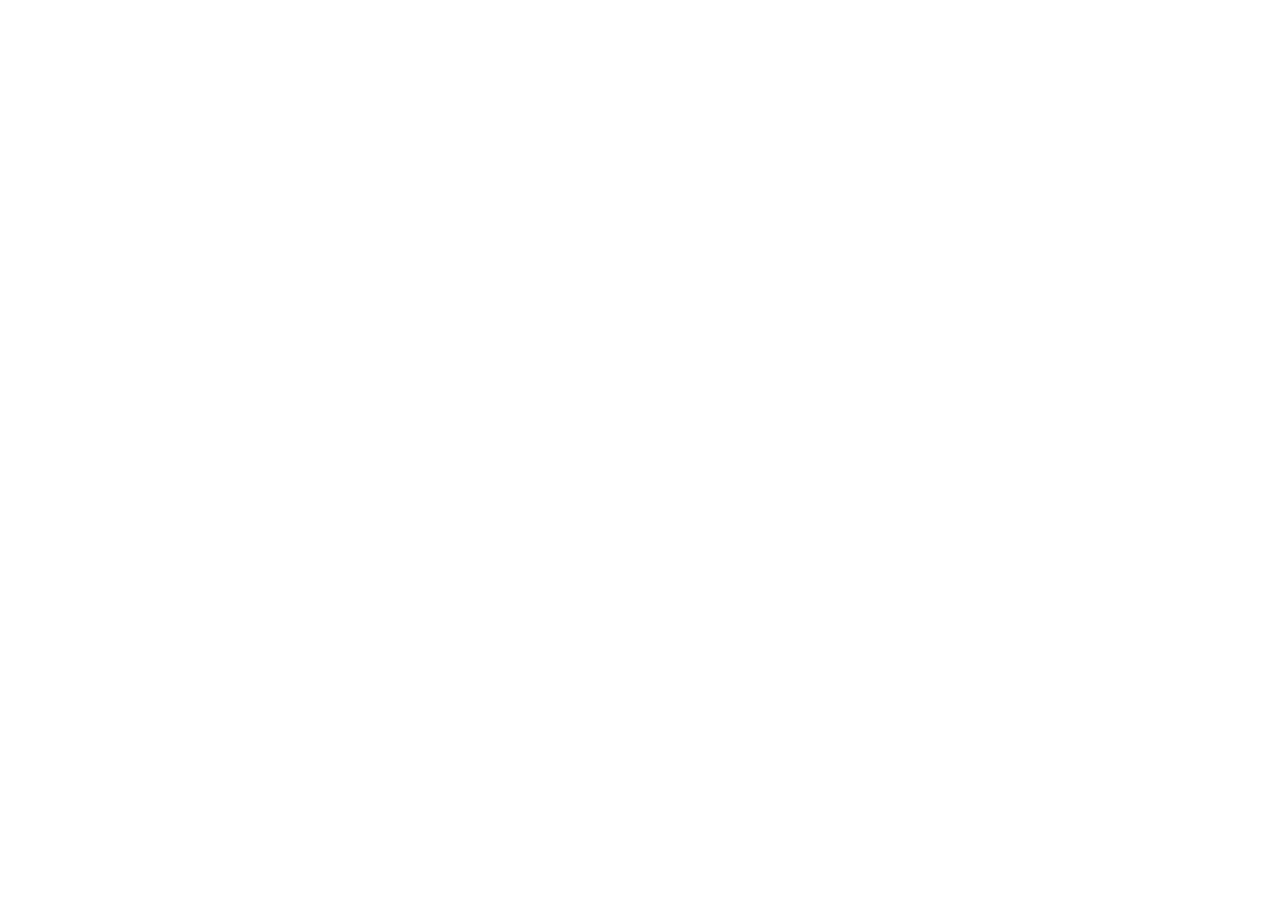
==== src/index.html @ d9344be7 "🎉 Commit inicial" ====
<!DOCTYPE html>
<html lang="pt-br">
<head>
    <meta charset="UTF-8">
    <meta name="viewport" content="width=device-width, initial-scale=1.0">
    <title>Bio Links</title>
</head>
    <body>
        
    </body>
</html>
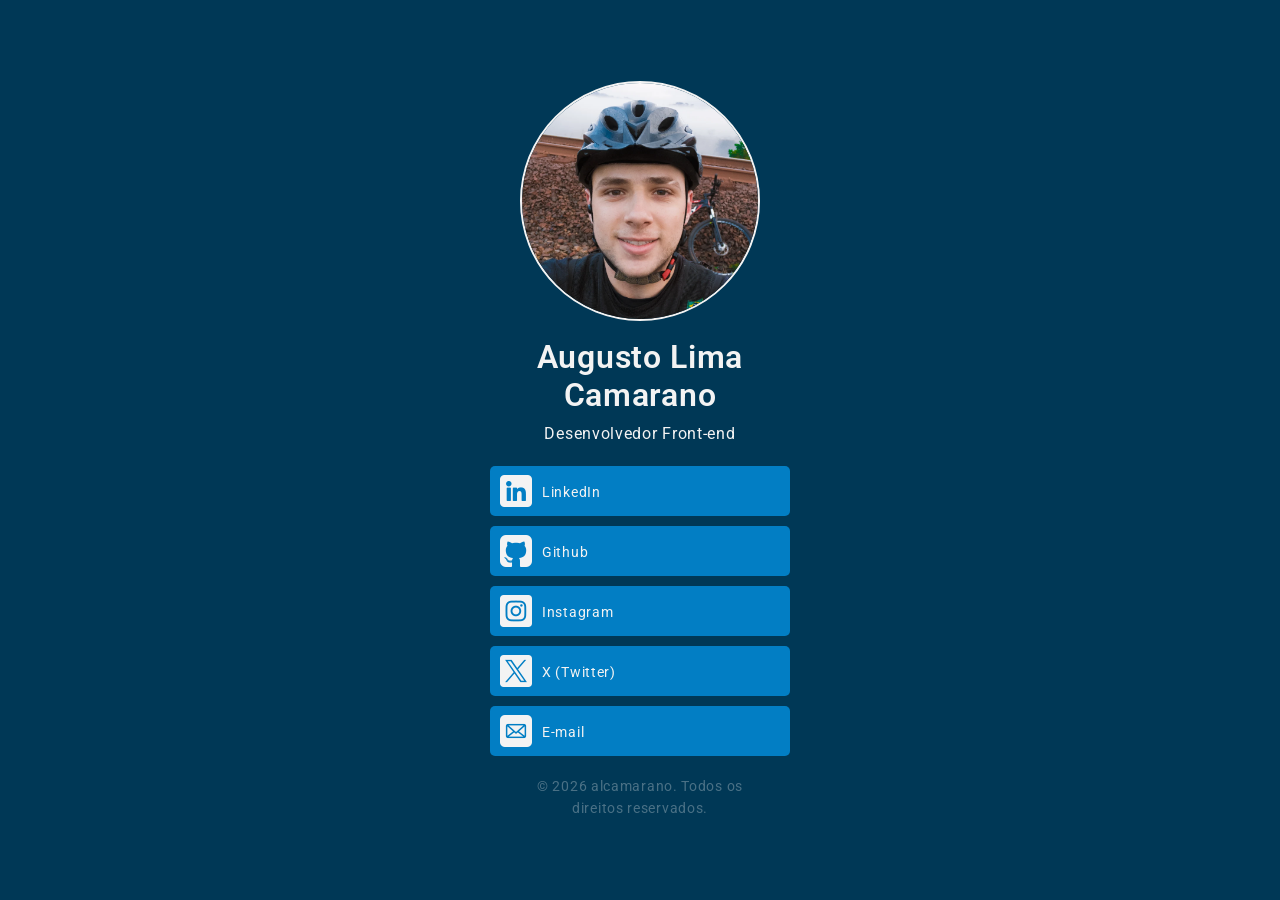
==== commit 1b233d33: "✨ feat: Página de links" ====
--- a/src/index.html
+++ b/src/index.html
@@ -1,11 +1,66 @@
 <!DOCTYPE html>
 <html lang="pt-br">
 <head>
+    <!--Metadados-->
     <meta charset="UTF-8">
     <meta name="viewport" content="width=device-width, initial-scale=1.0">
+    <meta name="description" content="Olá, sou Augusto Lima Camarano, desenvolvedor front-end apaixonado por tecnologia e inovação. Reuni neste espaço minhas redes sociais e meios de contato para facilitar nossa conexão.">
+    <meta name="keywords" content="desenvolvedor, desenvolvedor web, desenvolvedor front-end, web developer, dev, developer, front-end, html, css, js, git, github, linkedin, instagram, x, twitter, e-mail, contato, contact">
+    <meta name="author" content="Augusto Lima Camarano | @alcamarano">
+    <!--Fonte-->
+    <link rel="preconnect" href="https://fonts.googleapis.com">
+    <link rel="preconnect" href="https://fonts.gstatic.com" crossorigin>
+    <link href="https://fonts.googleapis.com/css2?family=Roboto:ital,wght@0,100..900;1,100..900&display=swap" rel="stylesheet">
+    <!--CSS-->
+    <link rel="stylesheet" href="css/reset.css">
+    <link rel="stylesheet" href="css/style.css">
+    <!--Título-->
     <title>Bio Links</title>
 </head>
-    <body>
-        
+    <body class="flex">
+        <!--Cabeçalho-->
+        <header class="header flex">
+            <figure class="header__figure">
+                <img src="assets/images/alcamarano.webp" alt="Ciclista com capacete preto e camisa com bandeira do Brasil no ombro tira selfie ao lado de bicicleta em trilha rochosa próxima a trilhos de trem, com paisagem montanhosa encoberta pela neblina ao fundo">
+            </figure>
+            <h1>Augusto Lima Camarano</h1>
+            <h2>Desenvolvedor Front-end</h2>
+        </header>
+        <!--Principal-->
+        <main class="main">
+            <ul class="main__list flex">
+                <li>
+                    <a href="https://www.linkedin.com/in/alcamarano/" target="_blank" title="Conheça o meu perfil no LinkedIn">
+                        <img src="assets/icons/linkedin.png" alt="Logo do LinkedIn"><p>LinkedIn</p>
+                    </a>
+                </li>
+                <li>
+                    <a href="https://github.com/alcamarano" target="_blank" title="Conheça o meu perfil no Github">
+                        <img src="assets/icons/github.png" alt="Logo do Github"><p>Github</p>
+                    </a>
+                </li>
+                <li>
+                    <a href="https://www.instagram.com/alcamarano/" target="_blank" title="Conheça o meu perfil no Instagram">
+                        <img src="assets/icons/instagram.png" alt="Logo do Instagram"><p>Instagram</p>
+                    </a>
+                </li>
+                <li>
+                    <a href=https://x.com/alcamarano"" target="_blank" title="Conheça o meu perfil no X (Twitter)">
+                        <img src="assets/icons/twitter.png" alt="Logo do X (antigo Twitter)"><p>X (Twitter)</p>
+                    </a>
+                </li>
+                <li>
+                    <a href="mailto:contatocamarano@gmail.com" title="Entre em contato pelo e-mail">
+                        <img src="assets/icons/e-mail.png" alt="Logo de uma caixa de e-mail (envelope)"><p>E-mail</p>
+                    </a>
+                </li>
+            </ul>
+        </main>
+        <!--Rodapé-->
+        <footer class="footer">
+            <p>&copy; <span id="spanYear"></span> alcamarano. Todos os direitos reservados.</p>
+        </footer>
+        <!--Javascript-->
+        <script src="js/main.js"></script>
     </body>
 </html>
--- a/src/css/style.css
+++ b/src/css/style.css
@@ -0,0 +1,91 @@
+/*Variáveis*/
+    :root {
+        --color-white: #F3F3F3;
+        --color-blue: #027EC4;
+        --color-blue-bg-body: #003856;
+    }
+
+/*Display flex para os elementos*/
+    .flex {
+        display: flex;
+        flex-direction: column;
+        justify-content: center;
+        align-items: center;
+    }
+
+/*Corpo*/
+    body {
+        width: 100vw;
+        height: 100vh;
+        gap: 20px;
+        background-color: var(--color-blue-bg-body);
+        color: var(--color-white);
+        letter-spacing: .7px;
+    }
+
+/*Cabeçalho, principal e rodapé*/
+    .header, .main, .footer {
+        width: 300px;
+        text-align: center;
+    }
+
+/*Cabeçalho*/
+    .header__figure img {
+        width: 240px;
+        border-radius: 50%;
+        margin-bottom: 10px;
+        border: 2px solid var(--color-white);
+    }
+
+    .header h1 {
+        font-size: 2rem;
+        font-weight: 600;
+        line-height: 38px;
+    }
+
+    .header h2 {
+        margin-top: 8px;
+        font-size: 1rem;
+        font-weight: 400;
+    }
+
+/*Principal*/
+    .main__list {
+        gap: 10px;
+    }
+
+    .main__list li {
+        width: 100%;
+        height: 50px;
+        background-color: var(--color-blue);
+        border-radius: 5px;
+    }
+
+    .main__list a {
+        width: 100%;
+        height: 100%;
+        padding: 10px;
+        display: flex;
+        align-items: center;
+        gap: 10px;
+        font-size: .89rem;
+        color: var(--color-white);
+    }
+
+    .main__list p {
+        margin-top: 4px;
+    }
+
+/*Rodapé*/
+    .footer p {
+        font-size: .89rem;
+        opacity: .3;
+        text-align: center;
+    }
+
+/*Responsividade - máximo de 350px de largura*/
+    @media screen and (max-width: 350px) {
+        .header, .main, .footer {
+            width: 250px;
+        }
+    }
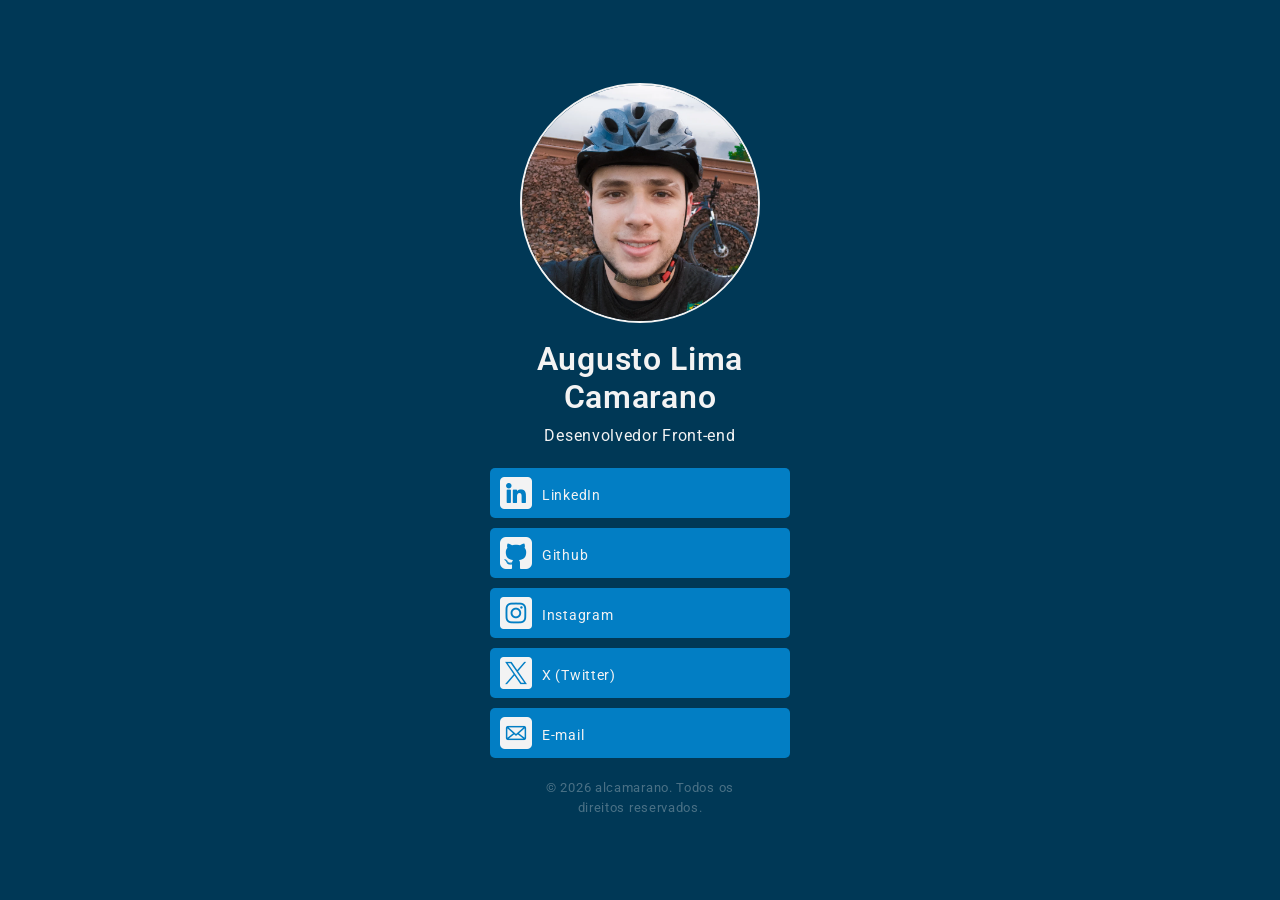
==== commit c4ecd79b: "🐛 fix: href do x (twitter) e tamanho do parágrafo do rodapé" ====
--- a/src/index.html
+++ b/src/index.html
@@ -45,7 +45,7 @@
                     </a>
                 </li>
                 <li>
-                    <a href=https://x.com/alcamarano"" target="_blank" title="Conheça o meu perfil no X (Twitter)">
+                    <a href="https://x.com/alcamarano" target="_blank" title="Conheça o meu perfil no X (Twitter)">
                         <img src="assets/icons/twitter.png" alt="Logo do X (antigo Twitter)"><p>X (Twitter)</p>
                     </a>
                 </li>
--- a/src/css/style.css
+++ b/src/css/style.css
@@ -78,7 +78,7 @@
 
 /*Rodapé*/
     .footer p {
-        font-size: .89rem;
+        font-size: .8rem;
         opacity: .3;
         text-align: center;
     }
